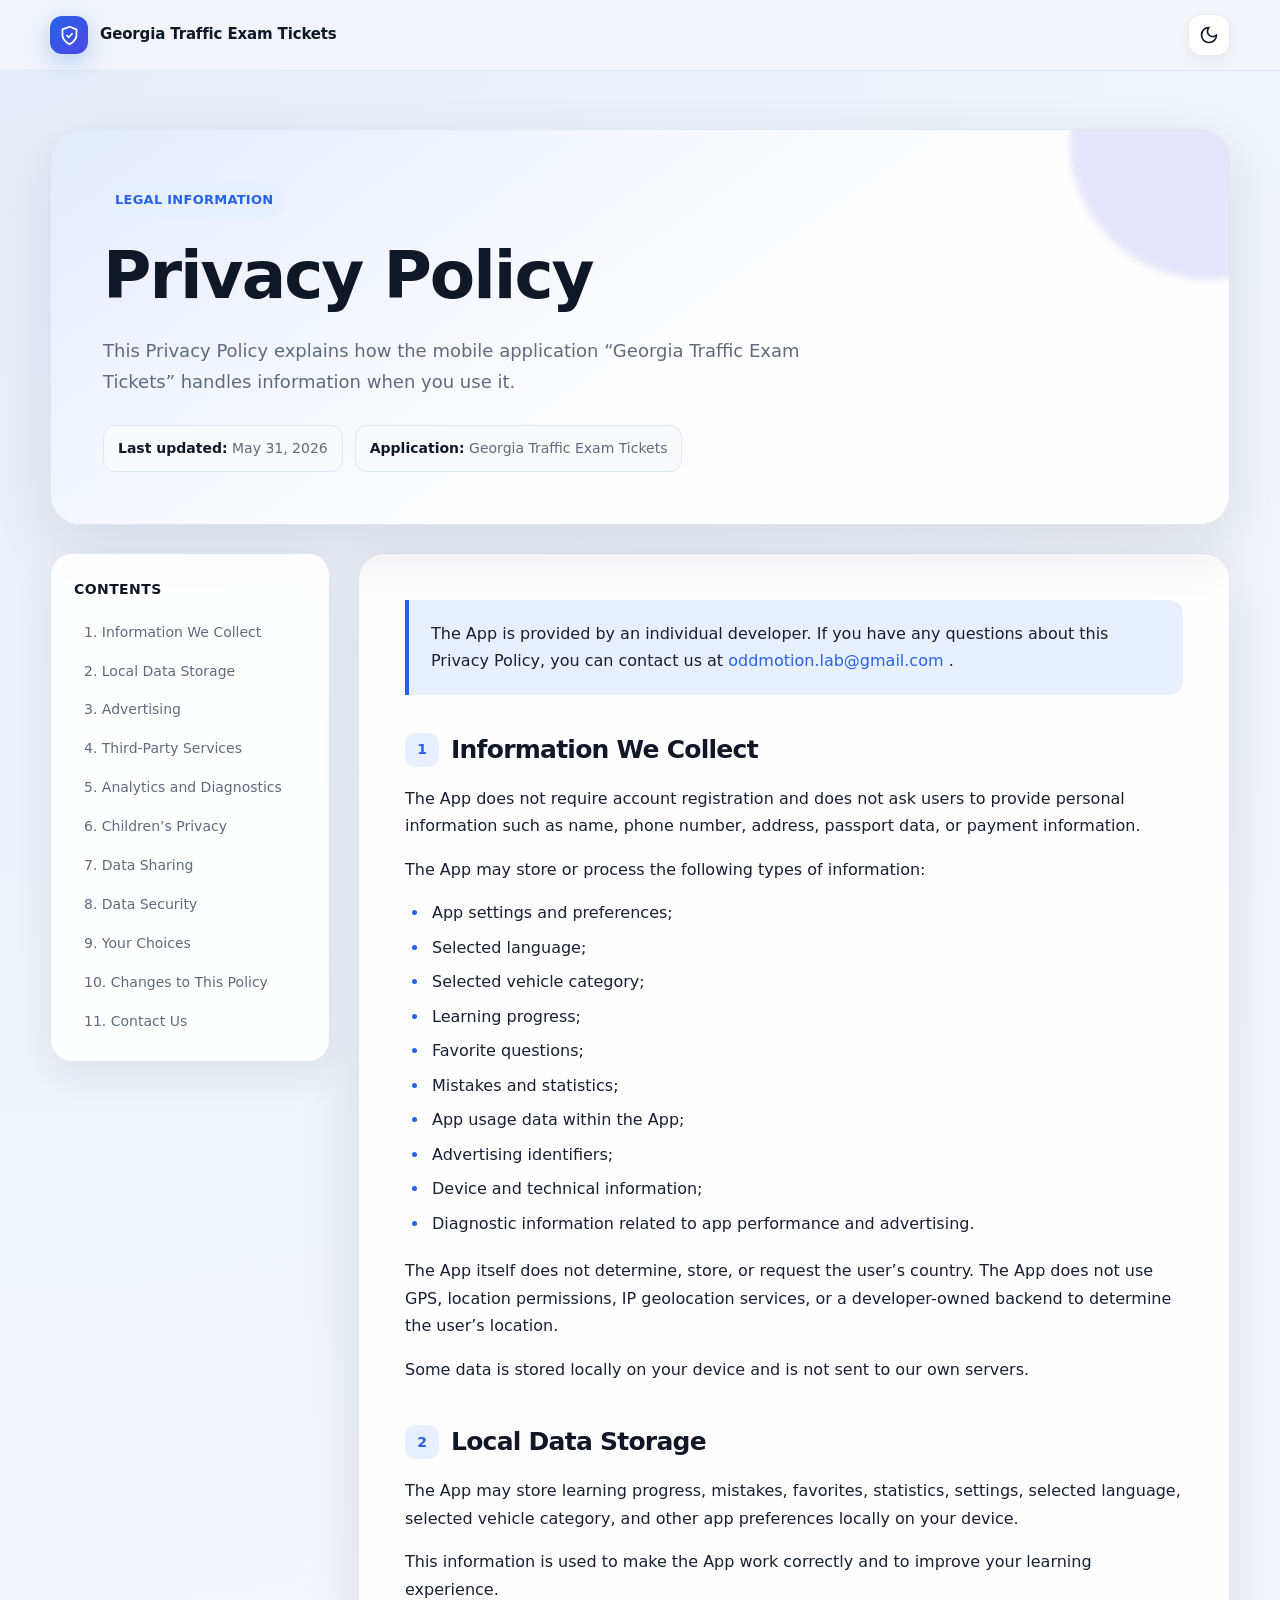
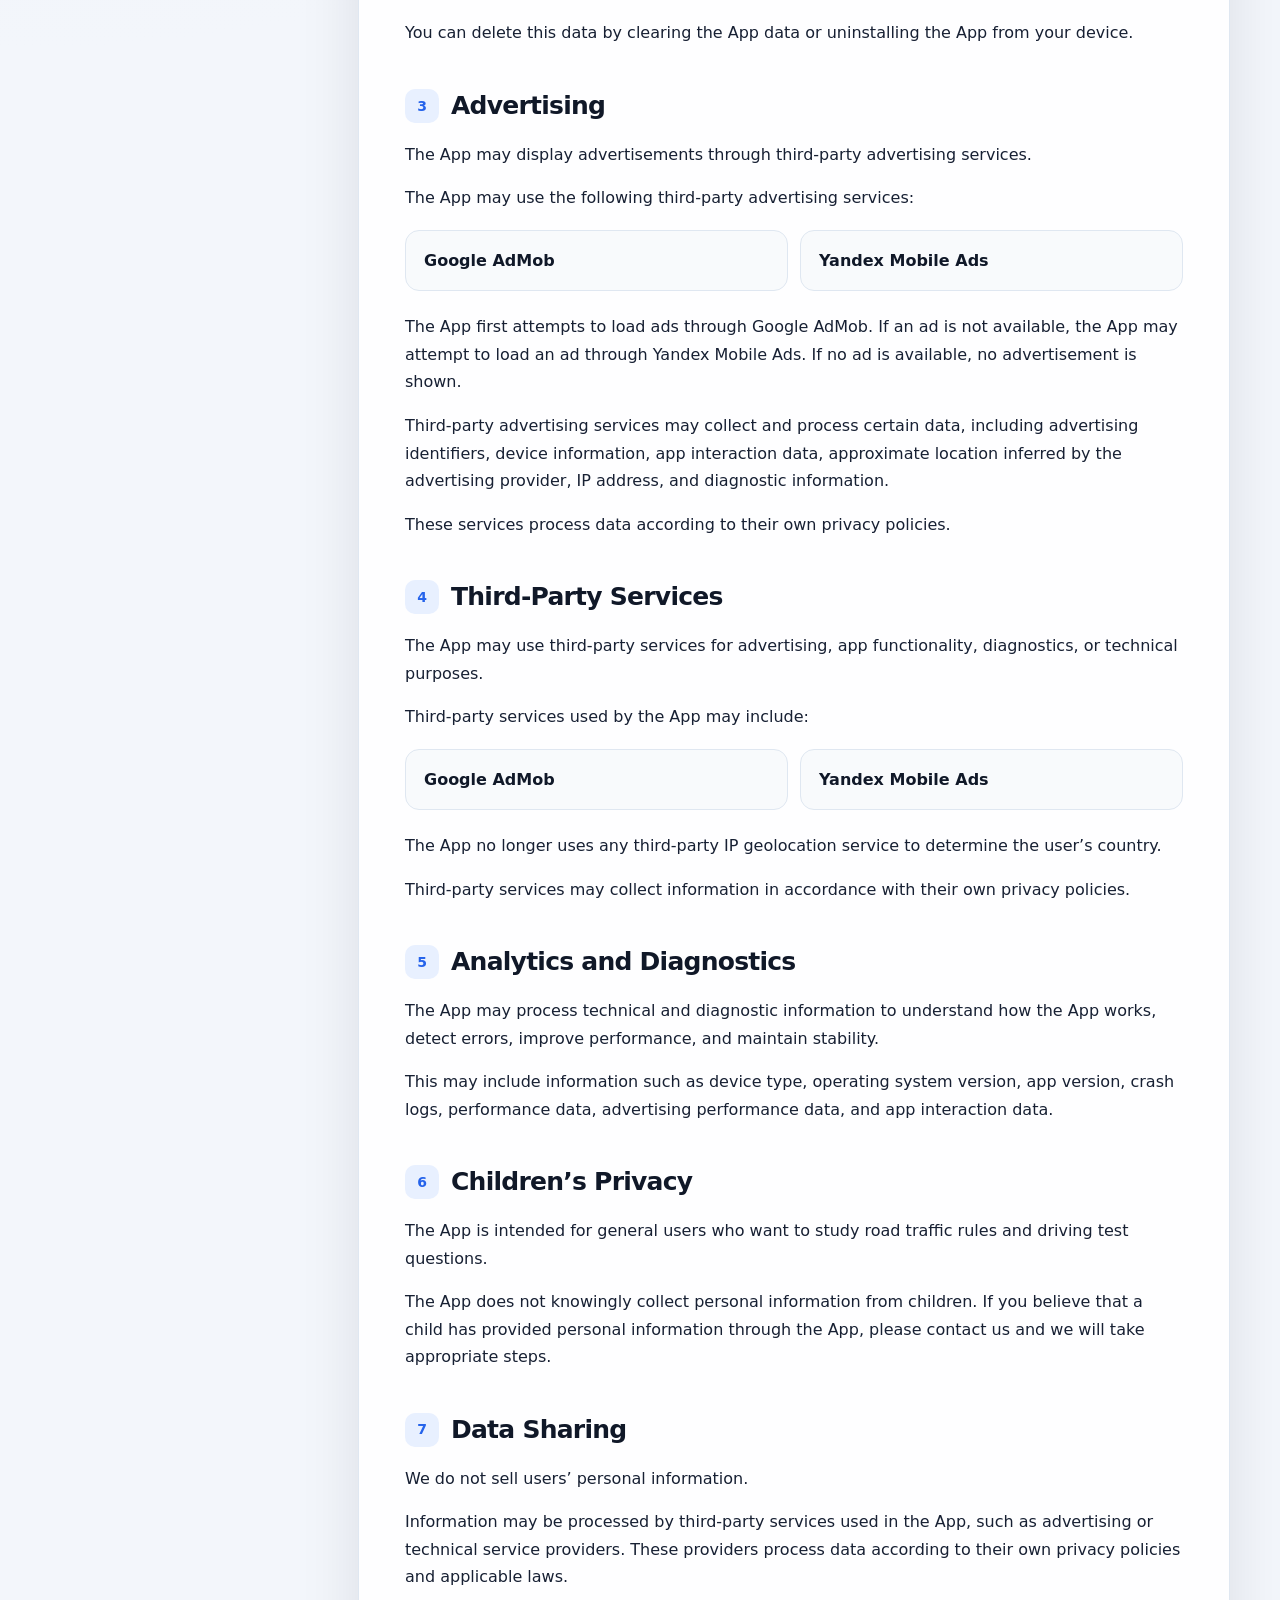
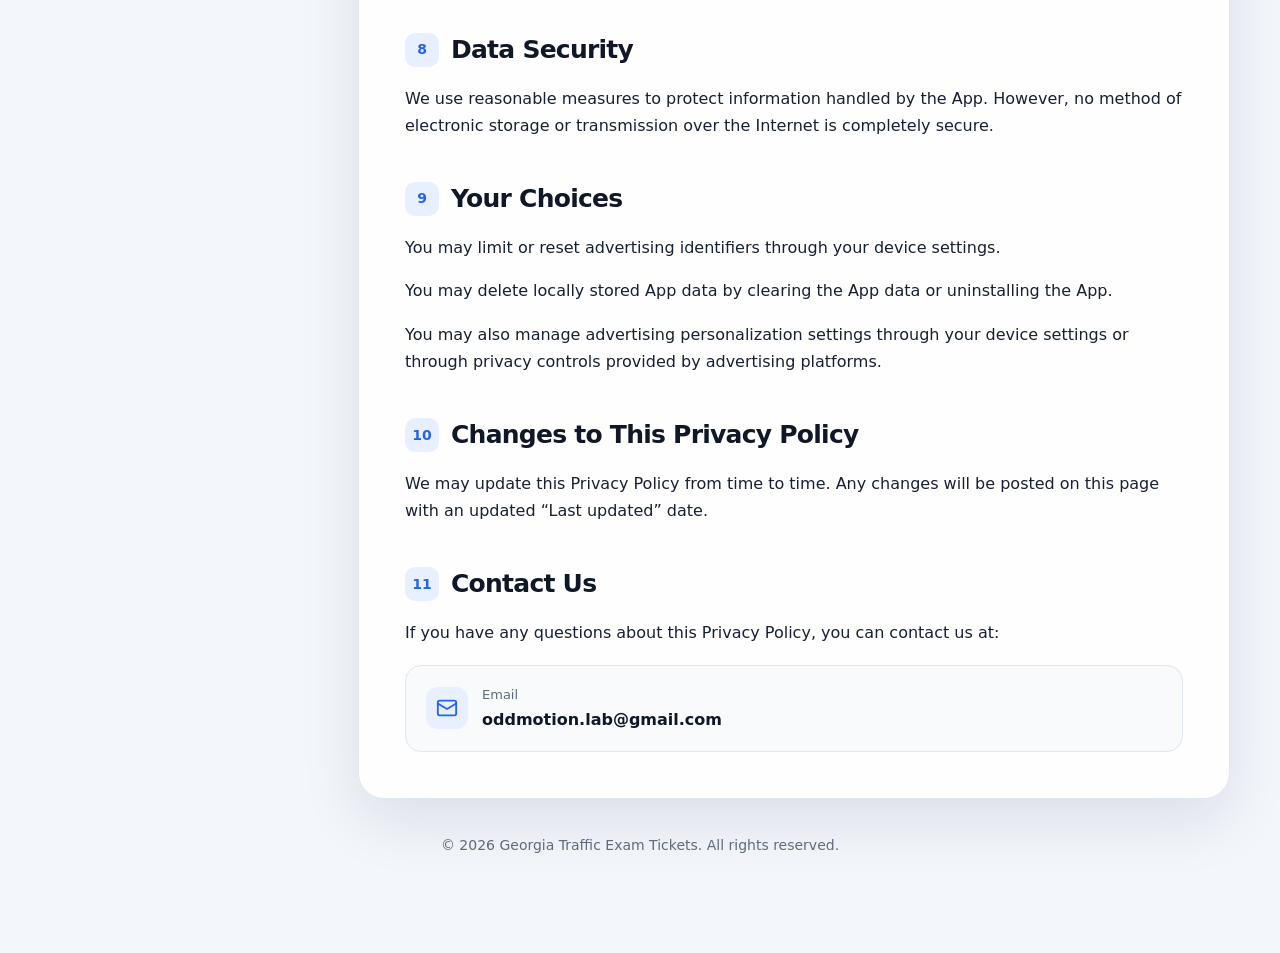
==== privacy-policy.html @ 53cf884f "Add privacy policy for Georgia Traffic Exam Tickets This file contains the complete privacy policy f" ====
<!DOCTYPE html>
<html lang="en">
<head>
  <meta charset="UTF-8">

  <meta
    name="viewport"
    content="width=device-width, initial-scale=1, viewport-fit=cover"
  >

  <meta
    name="description"
    content="Privacy Policy for the Georgia Traffic Exam Tickets mobile application."
  >

  <meta name="theme-color" content="#111827">

  <title>Privacy Policy — Georgia Traffic Exam Tickets</title>

  <style>
    :root {
      color-scheme: light dark;

      --background: #f3f6fb;
      --background-accent: #e7eef9;
      --card: rgba(255, 255, 255, 0.94);
      --card-secondary: #f8fafc;
      --text: #172033;
      --text-secondary: #5f6b7c;
      --heading: #101828;
      --border: #dfe7f1;
      --accent: #2563eb;
      --accent-hover: #1d4ed8;
      --accent-soft: #e8f0ff;
      --shadow: 0 22px 60px rgba(15, 23, 42, 0.10);
      --header-background: rgba(243, 246, 251, 0.82);
    }

    [data-theme="dark"] {
      --background: #0b1120;
      --background-accent: #111a2d;
      --card: rgba(17, 24, 39, 0.94);
      --card-secondary: #151e2f;
      --text: #e5e7eb;
      --text-secondary: #aab4c4;
      --heading: #f8fafc;
      --border: #263248;
      --accent: #7aa2ff;
      --accent-hover: #a7beff;
      --accent-soft: #172554;
      --shadow: 0 24px 70px rgba(0, 0, 0, 0.30);
      --header-background: rgba(11, 17, 32, 0.84);
    }

    * {
      box-sizing: border-box;
    }

    html {
      scroll-behavior: smooth;
      scroll-padding-top: 95px;
    }

    body {
      min-height: 100vh;
      margin: 0;
      color: var(--text);
      background:
        radial-gradient(
          circle at top left,
          var(--background-accent),
          transparent 38%
        ),
        var(--background);
      font-family:
        Inter,
        ui-sans-serif,
        system-ui,
        -apple-system,
        BlinkMacSystemFont,
        "Segoe UI",
        sans-serif;
      font-size: 16px;
      line-height: 1.72;
      transition:
        background-color 0.2s ease,
        color 0.2s ease;
    }

    a {
      color: var(--accent);
      text-decoration: none;
    }

    a:hover {
      color: var(--accent-hover);
      text-decoration: underline;
    }

    button,
    a {
      -webkit-tap-highlight-color: transparent;
    }

    .topbar {
      position: sticky;
      top: 0;
      z-index: 100;
      border-bottom: 1px solid var(--border);
      background: var(--header-background);
      backdrop-filter: blur(18px);
      -webkit-backdrop-filter: blur(18px);
    }

    .topbar-inner {
      width: min(1180px, calc(100% - 32px));
      min-height: 70px;
      margin: 0 auto;
      display: flex;
      align-items: center;
      justify-content: space-between;
      gap: 16px;
    }

    .brand {
      display: flex;
      align-items: center;
      gap: 12px;
      color: var(--heading);
      font-size: 15px;
      font-weight: 750;
      letter-spacing: -0.01em;
    }

    .brand:hover {
      color: var(--heading);
      text-decoration: none;
    }

    .brand-icon {
      width: 38px;
      height: 38px;
      display: grid;
      place-items: center;
      flex: 0 0 auto;
      border-radius: 12px;
      color: white;
      background: linear-gradient(135deg, #2563eb, #4f46e5);
      box-shadow: 0 8px 24px rgba(37, 99, 235, 0.28);
    }

    .theme-button {
      width: 42px;
      height: 42px;
      display: grid;
      place-items: center;
      border: 1px solid var(--border);
      border-radius: 13px;
      color: var(--heading);
      background: var(--card);
      cursor: pointer;
      box-shadow: 0 5px 16px rgba(15, 23, 42, 0.06);
      transition:
        transform 0.16s ease,
        border-color 0.16s ease;
    }

    .theme-button:hover {
      transform: translateY(-1px);
      border-color: var(--accent);
    }

    .theme-button svg {
      width: 20px;
      height: 20px;
    }

    .page {
      width: min(1180px, calc(100% - 32px));
      margin: 0 auto;
      padding: 58px 0 80px;
    }

    .hero {
      padding: 52px;
      margin-bottom: 28px;
      overflow: hidden;
      position: relative;
      border: 1px solid var(--border);
      border-radius: 30px;
      background:
        linear-gradient(
          145deg,
          rgba(37, 99, 235, 0.12),
          transparent 55%
        ),
        var(--card);
      box-shadow: var(--shadow);
    }

    .hero::after {
      content: "";
      position: absolute;
      width: 280px;
      height: 280px;
      right: -120px;
      top: -130px;
      border-radius: 50%;
      background: rgba(79, 70, 229, 0.13);
      filter: blur(3px);
      pointer-events: none;
    }

    .eyebrow {
      display: inline-flex;
      align-items: center;
      gap: 8px;
      padding: 7px 12px;
      margin-bottom: 18px;
      border-radius: 999px;
      color: var(--accent);
      background: var(--accent-soft);
      font-size: 13px;
      font-weight: 750;
      letter-spacing: 0.02em;
      text-transform: uppercase;
    }

    h1,
    h2 {
      color: var(--heading);
      line-height: 1.2;
      letter-spacing: -0.03em;
    }

    h1 {
      max-width: 770px;
      margin: 0;
      font-size: clamp(38px, 6vw, 66px);
    }

    .hero-description {
      max-width: 760px;
      margin: 20px 0 0;
      color: var(--text-secondary);
      font-size: 18px;
    }

    .hero-meta {
      display: flex;
      flex-wrap: wrap;
      gap: 12px;
      margin-top: 28px;
    }

    .meta-item {
      padding: 10px 14px;
      border: 1px solid var(--border);
      border-radius: 12px;
      background: var(--card-secondary);
      color: var(--text-secondary);
      font-size: 14px;
    }

    .meta-item strong {
      color: var(--heading);
    }

    .layout {
      display: grid;
      grid-template-columns: 280px minmax(0, 1fr);
      align-items: start;
      gap: 28px;
    }

    .sidebar {
      position: sticky;
      top: 98px;
      padding: 23px;
      border: 1px solid var(--border);
      border-radius: 22px;
      background: var(--card);
      box-shadow: 0 14px 40px rgba(15, 23, 42, 0.07);
    }

    .sidebar-title {
      margin: 0 0 14px;
      color: var(--heading);
      font-size: 14px;
      font-weight: 800;
      letter-spacing: 0.03em;
      text-transform: uppercase;
    }

    .toc {
      display: grid;
      gap: 4px;
    }

    .toc a {
      padding: 8px 10px;
      border-radius: 9px;
      color: var(--text-secondary);
      font-size: 14px;
      line-height: 1.35;
      transition:
        color 0.15s ease,
        background-color 0.15s ease;
    }

    .toc a:hover {
      color: var(--accent);
      background: var(--accent-soft);
      text-decoration: none;
    }

    .content {
      min-width: 0;
      padding: 46px;
      border: 1px solid var(--border);
      border-radius: 26px;
      background: var(--card);
      box-shadow: var(--shadow);
    }

    .intro {
      padding: 20px 22px;
      margin-bottom: 38px;
      border-left: 4px solid var(--accent);
      border-radius: 0 14px 14px 0;
      background: var(--accent-soft);
    }

    .intro p {
      margin: 0;
    }

    section {
      margin-top: 42px;
    }

    section:first-of-type {
      margin-top: 0;
    }

    h2 {
      display: flex;
      align-items: center;
      gap: 12px;
      margin: 0 0 18px;
      font-size: 25px;
    }

    .section-number {
      width: 34px;
      height: 34px;
      display: inline-grid;
      place-items: center;
      flex: 0 0 auto;
      border-radius: 10px;
      color: var(--accent);
      background: var(--accent-soft);
      font-size: 14px;
      font-weight: 800;
      letter-spacing: 0;
    }

    p {
      margin: 0 0 16px;
    }

    ul {
      margin: 14px 0 20px;
      padding-left: 24px;
    }

    li {
      margin: 7px 0;
      padding-left: 3px;
    }

    li::marker {
      color: var(--accent);
    }

    .service-list {
      display: grid;
      grid-template-columns: repeat(2, minmax(0, 1fr));
      gap: 12px;
      padding: 0;
      margin: 18px 0 22px;
      list-style: none;
    }

    .service-list li {
      margin: 0;
      padding: 16px 18px;
      border: 1px solid var(--border);
      border-radius: 14px;
      color: var(--heading);
      background: var(--card-secondary);
      font-weight: 700;
    }

    .email-card {
      display: flex;
      align-items: center;
      gap: 14px;
      padding: 18px 20px;
      margin-top: 18px;
      border: 1px solid var(--border);
      border-radius: 16px;
      background: var(--card-secondary);
    }

    .email-icon {
      width: 42px;
      height: 42px;
      display: grid;
      place-items: center;
      flex: 0 0 auto;
      border-radius: 12px;
      color: var(--accent);
      background: var(--accent-soft);
    }

    .email-label {
      display: block;
      color: var(--text-secondary);
      font-size: 13px;
    }

    .email-address {
      display: block;
      overflow-wrap: anywhere;
      color: var(--heading);
      font-weight: 750;
    }

    .footer {
      padding-top: 34px;
      color: var(--text-secondary);
      text-align: center;
      font-size: 14px;
    }

    .footer a {
      font-weight: 700;
    }

    .back-to-top {
      position: fixed;
      right: 22px;
      bottom: 22px;
      width: 46px;
      height: 46px;
      display: grid;
      place-items: center;
      border: 1px solid var(--border);
      border-radius: 15px;
      color: white;
      background: var(--accent);
      box-shadow: 0 12px 30px rgba(37, 99, 235, 0.30);
      opacity: 0;
      visibility: hidden;
      transform: translateY(10px);
      transition:
        opacity 0.2s ease,
        visibility 0.2s ease,
        transform 0.2s ease;
    }

    .back-to-top.visible {
      opacity: 1;
      visibility: visible;
      transform: translateY(0);
    }

    .back-to-top:hover {
      color: white;
      background: var(--accent-hover);
      text-decoration: none;
    }

    @media (max-width: 900px) {
      .page {
        padding-top: 34px;
      }

      .hero {
        padding: 38px 32px;
      }

      .layout {
        grid-template-columns: 1fr;
      }

      .sidebar {
        position: static;
      }

      .toc {
        grid-template-columns: repeat(2, minmax(0, 1fr));
      }

      .content {
        padding: 36px 30px;
      }
    }

    @media (max-width: 600px) {
      .topbar-inner,
      .page {
        width: min(100% - 22px, 1180px);
      }

      .brand span:last-child {
        max-width: 210px;
        overflow: hidden;
        text-overflow: ellipsis;
        white-space: nowrap;
      }

      .hero {
        padding: 30px 23px;
        border-radius: 23px;
      }

      .hero-description {
        font-size: 16px;
      }

      .layout {
        gap: 18px;
      }

      .sidebar {
        padding: 20px;
        border-radius: 18px;
      }

      .toc {
        grid-template-columns: 1fr;
      }

      .content {
        padding: 29px 22px;
        border-radius: 21px;
      }

      h2 {
        align-items: flex-start;
        font-size: 22px;
      }

      .section-number {
        margin-top: -3px;
      }

      .service-list {
        grid-template-columns: 1fr;
      }

      .email-card {
        align-items: flex-start;
      }

      .back-to-top {
        right: 14px;
        bottom: 14px;
      }
    }

    @media print {
      .topbar,
      .sidebar,
      .back-to-top {
        display: none;
      }

      body {
        background: white;
        color: black;
      }

      .page {
        width: 100%;
        padding: 0;
      }

      .hero,
      .content {
        border: 0;
        box-shadow: none;
        background: white;
      }

      .hero {
        padding: 0 0 30px;
      }

      .content {
        padding: 0;
      }

      a {
        color: black;
      }
    }
  </style>
</head>

<body>
  <header class="topbar">
    <div class="topbar-inner">
      <a class="brand" href="#top" aria-label="Go to the top of the page">
        <span class="brand-icon" aria-hidden="true">
          <svg
            width="21"
            height="21"
            viewBox="0 0 24 24"
            fill="none"
            stroke="currentColor"
            stroke-width="2"
            stroke-linecap="round"
            stroke-linejoin="round"
          >
            <path d="M12 22s8-4 8-10V5l-8-3-8 3v7c0 6 8 10 8 10"></path>
            <path d="m9 12 2 2 4-4"></path>
          </svg>
        </span>

        <span>Georgia Traffic Exam Tickets</span>
      </a>

      <button
        class="theme-button"
        id="themeButton"
        type="button"
        aria-label="Change color theme"
        title="Change color theme"
      >
        <svg
          id="themeIcon"
          viewBox="0 0 24 24"
          fill="none"
          stroke="currentColor"
          stroke-width="2"
          stroke-linecap="round"
          stroke-linejoin="round"
          aria-hidden="true"
        >
          <circle cx="12" cy="12" r="4"></circle>
          <path d="M12 2v2"></path>
          <path d="M12 20v2"></path>
          <path d="m4.93 4.93 1.42 1.42"></path>
          <path d="m17.66 17.66 1.41 1.41"></path>
          <path d="M2 12h2"></path>
          <path d="M20 12h2"></path>
          <path d="m6.34 17.66-1.41 1.41"></path>
          <path d="m19.07 4.93-1.41 1.42"></path>
        </svg>
      </button>
    </div>
  </header>

  <main class="page" id="top">
    <header class="hero">
      <div class="eyebrow">Legal information</div>

      <h1>Privacy Policy</h1>

      <p class="hero-description">
        This Privacy Policy explains how the mobile application
        “Georgia Traffic Exam Tickets” handles information when you use it.
      </p>

      <div class="hero-meta">
        <div class="meta-item">
          <strong>Last updated:</strong> May 31, 2026
        </div>

        <div class="meta-item">
          <strong>Application:</strong> Georgia Traffic Exam Tickets
        </div>
      </div>
    </header>

    <div class="layout">
      <aside class="sidebar" aria-label="Table of contents">
        <p class="sidebar-title">Contents</p>

        <nav class="toc">
          <a href="#information-we-collect">1. Information We Collect</a>
          <a href="#local-data-storage">2. Local Data Storage</a>
          <a href="#advertising">3. Advertising</a>
          <a href="#third-party-services">4. Third-Party Services</a>
          <a href="#analytics">5. Analytics and Diagnostics</a>
          <a href="#children">6. Children’s Privacy</a>
          <a href="#data-sharing">7. Data Sharing</a>
          <a href="#security">8. Data Security</a>
          <a href="#choices">9. Your Choices</a>
          <a href="#changes">10. Changes to This Policy</a>
          <a href="#contact">11. Contact Us</a>
        </nav>
      </aside>

      <article class="content">
        <div class="intro">
          <p>
            The App is provided by an individual developer. If you have any
            questions about this Privacy Policy, you can contact us at
            <a href="mailto:oddmotion.lab@gmail.com">
              oddmotion.lab@gmail.com
            </a>.
          </p>
        </div>

        <section id="information-we-collect">
          <h2>
            <span class="section-number">1</span>
            Information We Collect
          </h2>

          <p>
            The App does not require account registration and does not ask users
            to provide personal information such as name, phone number, address,
            passport data, or payment information.
          </p>

          <p>
            The App may store or process the following types of information:
          </p>

          <ul>
            <li>App settings and preferences;</li>
            <li>Selected language;</li>
            <li>Selected vehicle category;</li>
            <li>Learning progress;</li>
            <li>Favorite questions;</li>
            <li>Mistakes and statistics;</li>
            <li>App usage data within the App;</li>
            <li>Advertising identifiers;</li>
            <li>Device and technical information;</li>
            <li>
              Diagnostic information related to app performance and advertising.
            </li>
          </ul>

          <p>
            The App itself does not determine, store, or request the user’s
            country. The App does not use GPS, location permissions, IP
            geolocation services, or a developer-owned backend to determine the
            user’s location.
          </p>

          <p>
            Some data is stored locally on your device and is not sent to our
            own servers.
          </p>
        </section>

        <section id="local-data-storage">
          <h2>
            <span class="section-number">2</span>
            Local Data Storage
          </h2>

          <p>
            The App may store learning progress, mistakes, favorites,
            statistics, settings, selected language, selected vehicle category,
            and other app preferences locally on your device.
          </p>

          <p>
            This information is used to make the App work correctly and to
            improve your learning experience.
          </p>

          <p>
            You can delete this data by clearing the App data or uninstalling
            the App from your device.
          </p>
        </section>

        <section id="advertising">
          <h2>
            <span class="section-number">3</span>
            Advertising
          </h2>

          <p>
            The App may display advertisements through third-party advertising
            services.
          </p>

          <p>
            The App may use the following third-party advertising services:
          </p>

          <ul class="service-list">
            <li>Google AdMob</li>
            <li>Yandex Mobile Ads</li>
          </ul>

          <p>
            The App first attempts to load ads through Google AdMob. If an ad is
            not available, the App may attempt to load an ad through Yandex
            Mobile Ads. If no ad is available, no advertisement is shown.
          </p>

          <p>
            Third-party advertising services may collect and process certain
            data, including advertising identifiers, device information, app
            interaction data, approximate location inferred by the advertising
            provider, IP address, and diagnostic information.
          </p>

          <p>
            These services process data according to their own privacy policies.
          </p>
        </section>

        <section id="third-party-services">
          <h2>
            <span class="section-number">4</span>
            Third-Party Services
          </h2>

          <p>
            The App may use third-party services for advertising, app
            functionality, diagnostics, or technical purposes.
          </p>

          <p>Third-party services used by the App may include:</p>

          <ul class="service-list">
            <li>Google AdMob</li>
            <li>Yandex Mobile Ads</li>
          </ul>

          <p>
            The App no longer uses any third-party IP geolocation service to
            determine the user’s country.
          </p>

          <p>
            Third-party services may collect information in accordance with
            their own privacy policies.
          </p>
        </section>

        <section id="analytics">
          <h2>
            <span class="section-number">5</span>
            Analytics and Diagnostics
          </h2>

          <p>
            The App may process technical and diagnostic information to
            understand how the App works, detect errors, improve performance,
            and maintain stability.
          </p>

          <p>
            This may include information such as device type, operating system
            version, app version, crash logs, performance data, advertising
            performance data, and app interaction data.
          </p>
        </section>

        <section id="children">
          <h2>
            <span class="section-number">6</span>
            Children’s Privacy
          </h2>

          <p>
            The App is intended for general users who want to study road traffic
            rules and driving test questions.
          </p>

          <p>
            The App does not knowingly collect personal information from
            children. If you believe that a child has provided personal
            information through the App, please contact us and we will take
            appropriate steps.
          </p>
        </section>

        <section id="data-sharing">
          <h2>
            <span class="section-number">7</span>
            Data Sharing
          </h2>

          <p>We do not sell users’ personal information.</p>

          <p>
            Information may be processed by third-party services used in the
            App, such as advertising or technical service providers. These
            providers process data according to their own privacy policies and
            applicable laws.
          </p>
        </section>

        <section id="security">
          <h2>
            <span class="section-number">8</span>
            Data Security
          </h2>

          <p>
            We use reasonable measures to protect information handled by the
            App. However, no method of electronic storage or transmission over
            the Internet is completely secure.
          </p>
        </section>

        <section id="choices">
          <h2>
            <span class="section-number">9</span>
            Your Choices
          </h2>

          <p>
            You may limit or reset advertising identifiers through your device
            settings.
          </p>

          <p>
            You may delete locally stored App data by clearing the App data or
            uninstalling the App.
          </p>

          <p>
            You may also manage advertising personalization settings through
            your device settings or through privacy controls provided by
            advertising platforms.
          </p>
        </section>

        <section id="changes">
          <h2>
            <span class="section-number">10</span>
            Changes to This Privacy Policy
          </h2>

          <p>
            We may update this Privacy Policy from time to time. Any changes
            will be posted on this page with an updated “Last updated” date.
          </p>
        </section>

        <section id="contact">
          <h2>
            <span class="section-number">11</span>
            Contact Us
          </h2>

          <p>
            If you have any questions about this Privacy Policy, you can contact
            us at:
          </p>

          <div class="email-card">
            <div class="email-icon" aria-hidden="true">
              <svg
                width="22"
                height="22"
                viewBox="0 0 24 24"
                fill="none"
                stroke="currentColor"
                stroke-width="2"
                stroke-linecap="round"
                stroke-linejoin="round"
              >
                <rect width="20" height="16" x="2" y="4" rx="2"></rect>
                <path d="m22 7-10 6L2 7"></path>
              </svg>
            </div>

            <div>
              <span class="email-label">Email</span>
              <a
                class="email-address"
                href="mailto:oddmotion.lab@gmail.com"
              >
                oddmotion.lab@gmail.com
              </a>
            </div>
          </div>
        </section>
      </article>
    </div>

    <footer class="footer">
      <p>
        © <span id="currentYear"></span> Georgia Traffic Exam Tickets.
        All rights reserved.
      </p>
    </footer>
  </main>

  <a
    class="back-to-top"
    id="backToTop"
    href="#top"
    aria-label="Back to top"
    title="Back to top"
  >
    <svg
      width="21"
      height="21"
      viewBox="0 0 24 24"
      fill="none"
      stroke="currentColor"
      stroke-width="2"
      stroke-linecap="round"
      stroke-linejoin="round"
      aria-hidden="true"
    >
      <path d="m18 15-6-6-6 6"></path>
    </svg>
  </a>

  <script>
    const root = document.documentElement;
    const themeButton = document.getElementById("themeButton");
    const themeIcon = document.getElementById("themeIcon");
    const backToTop = document.getElementById("backToTop");

    const sunIcon = `
      <circle cx="12" cy="12" r="4"></circle>
      <path d="M12 2v2"></path>
      <path d="M12 20v2"></path>
      <path d="m4.93 4.93 1.42 1.42"></path>
      <path d="m17.66 17.66 1.41 1.41"></path>
      <path d="M2 12h2"></path>
      <path d="M20 12h2"></path>
      <path d="m6.34 17.66-1.41 1.41"></path>
      <path d="m19.07 4.93-1.41 1.42"></path>
    `;

    const moonIcon = `
      <path d="M12 3a6 6 0 0 0 9 9 9 9 0 1 1-9-9"></path>
    `;

    function getPreferredTheme() {
      const savedTheme = localStorage.getItem("privacy-policy-theme");

      if (savedTheme === "light" || savedTheme === "dark") {
        return savedTheme;
      }

      return window.matchMedia("(prefers-color-scheme: dark)").matches
        ? "dark"
        : "light";
    }

    function applyTheme(theme) {
      root.setAttribute("data-theme", theme);
      themeIcon.innerHTML = theme === "dark" ? sunIcon : moonIcon;

      const label =
        theme === "dark"
          ? "Switch to light theme"
          : "Switch to dark theme";

      themeButton.setAttribute("aria-label", label);
      themeButton.setAttribute("title", label);
    }

    applyTheme(getPreferredTheme());

    themeButton.addEventListener("click", () => {
      const currentTheme = root.getAttribute("data-theme");
      const nextTheme = currentTheme === "dark" ? "light" : "dark";

      localStorage.setItem("privacy-policy-theme", nextTheme);
      applyTheme(nextTheme);
    });

    window.addEventListener("scroll", () => {
      backToTop.classList.toggle("visible", window.scrollY > 500);
    });

    document.getElementById("currentYear").textContent =
      new Date().getFullYear();
  </script>
</body>
</html>
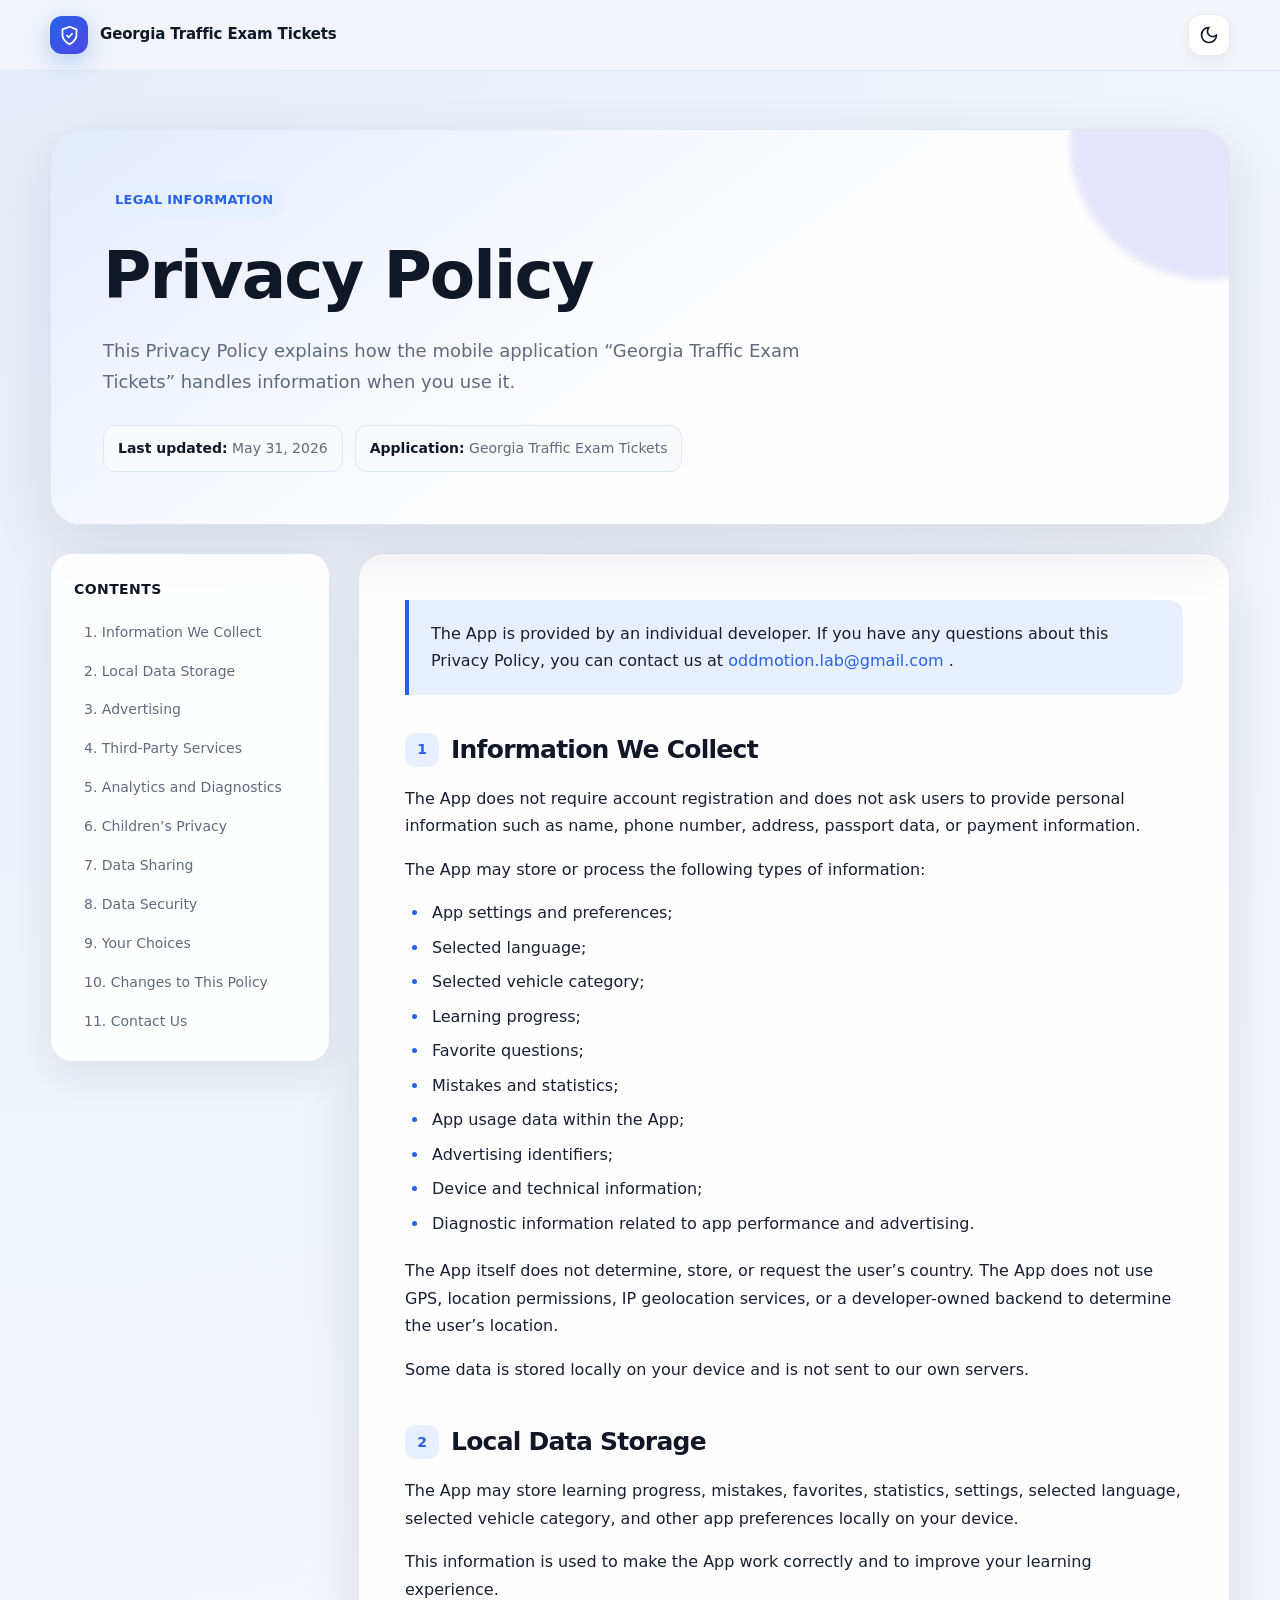
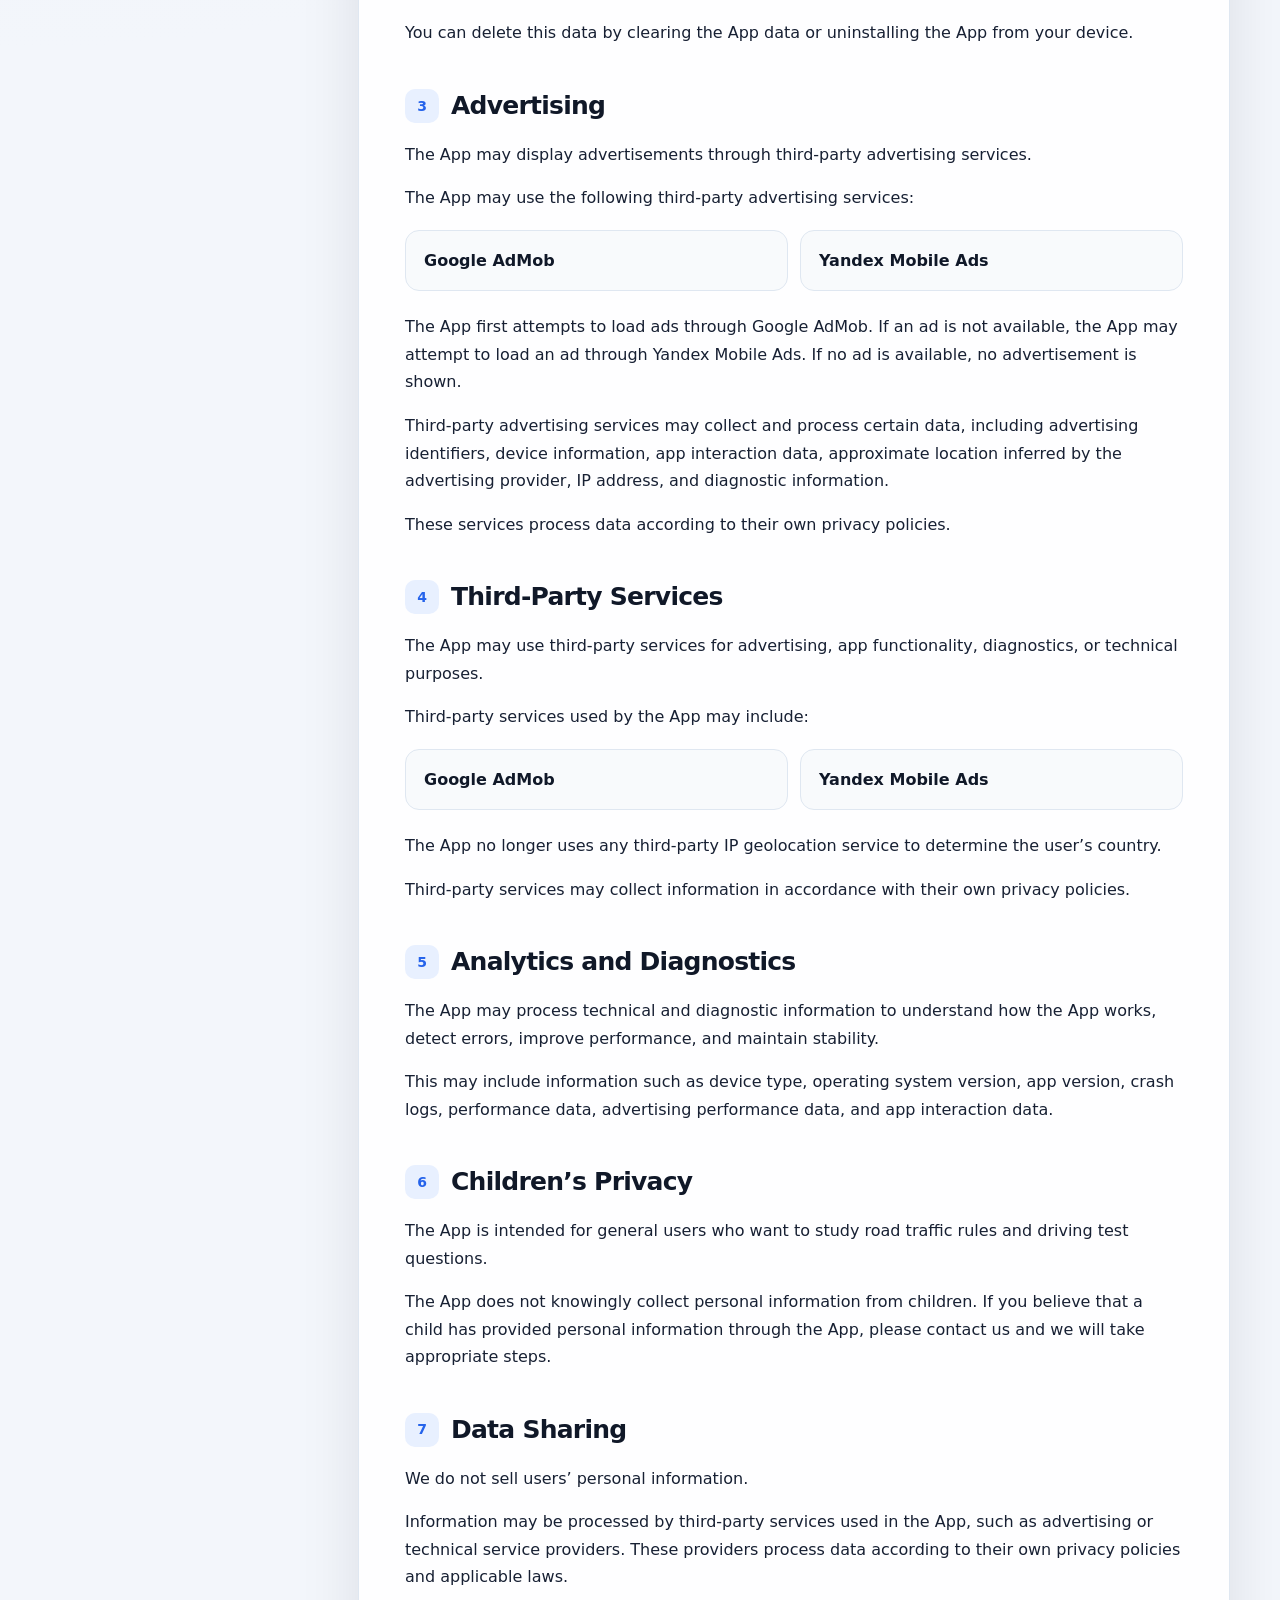
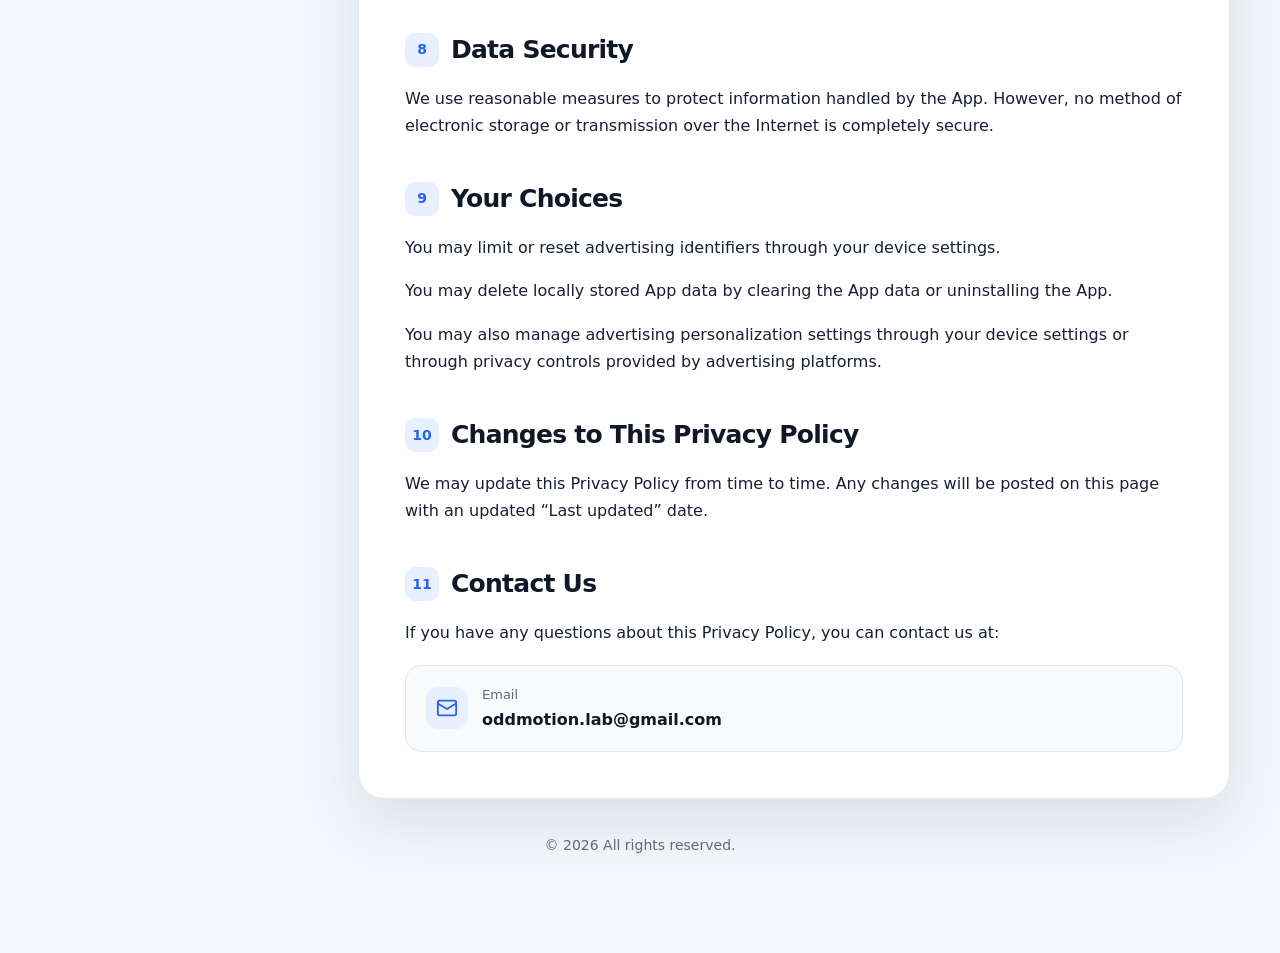
==== commit 82d68370: "Fix copyright notice in privacy policy footer" ====
--- a/privacy-policy.html
+++ b/privacy-policy.html
@@ -996,7 +996,7 @@
 
     <footer class="footer">
       <p>
-        © <span id="currentYear"></span> Georgia Traffic Exam Tickets.
+        © <span id="currentYear"></span> 
         All rights reserved.
       </p>
     </footer>
